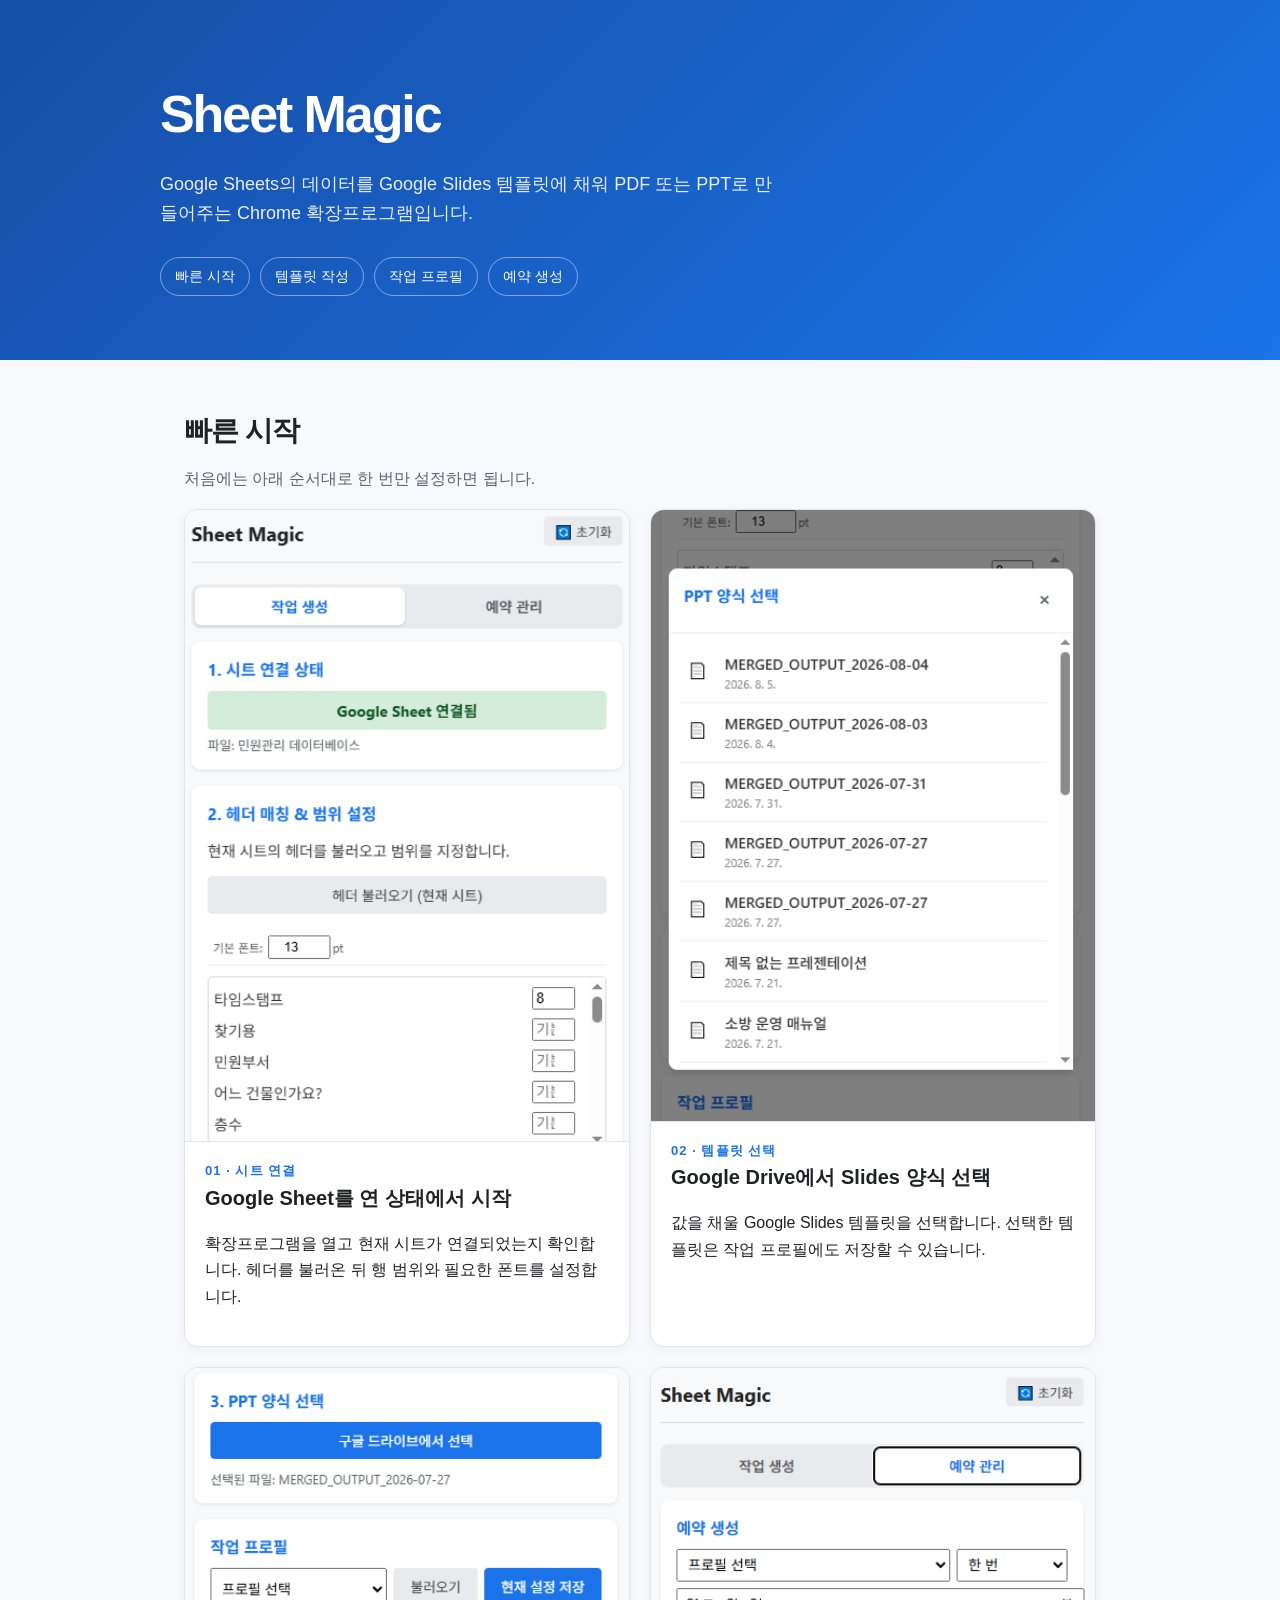
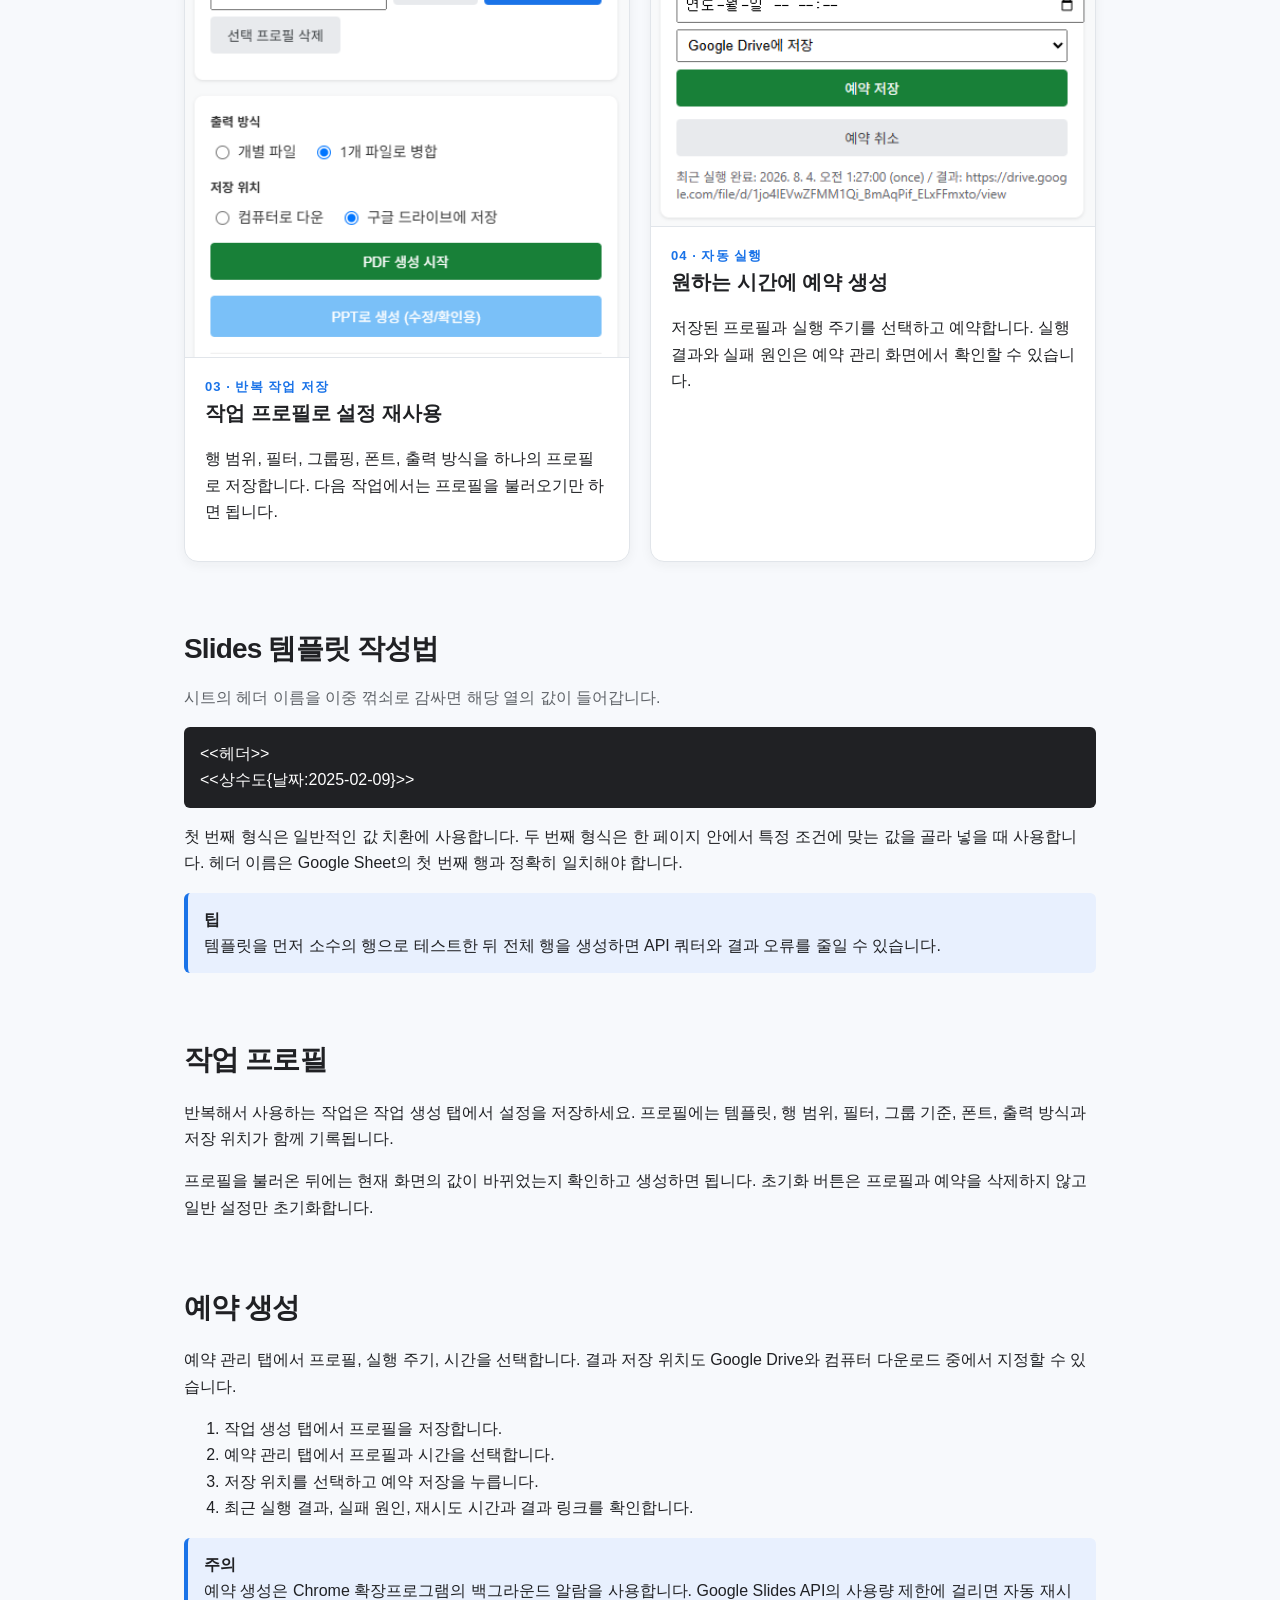
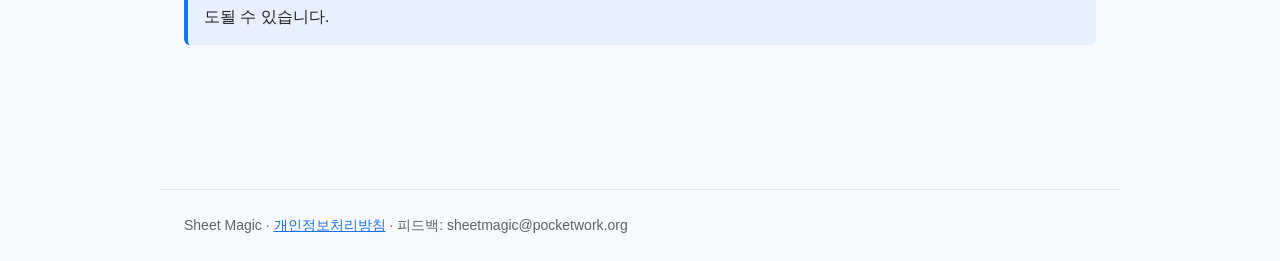
==== guide.html @ 7daf0fae "Add polished Sheet Magic user guide" ====
<!doctype html>
<html lang="ko">
<head>
  <meta charset="utf-8">
  <meta name="viewport" content="width=device-width, initial-scale=1">
  <title>Sheet Magic 사용 가이드</title>
  <style>
    :root { color-scheme: light; --blue:#1a73e8; --ink:#202124; --muted:#5f6368; --line:#e1e5ea; --soft:#f7f9fc; }
    * { box-sizing:border-box; }
    body { margin:0; font-family:Inter,-apple-system,BlinkMacSystemFont,"Segoe UI",sans-serif; color:var(--ink); background:var(--soft); line-height:1.65; }
    header { background:linear-gradient(135deg,#174ea6,#1a73e8); color:white; padding:72px 24px 64px; }
    header > div, main, footer { max-width:960px; margin:auto; }
    header h1 { margin:0 0 12px; font-size:clamp(32px,5vw,52px); letter-spacing:-.04em; }
    header p { margin:0; max-width:620px; font-size:18px; opacity:.9; }
    nav { margin-top:28px; display:flex; flex-wrap:wrap; gap:10px; }
    nav a { color:white; text-decoration:none; border:1px solid rgba(255,255,255,.45); border-radius:999px; padding:7px 14px; font-size:14px; }
    main { padding:48px 24px 80px; }
    section { margin-bottom:64px; }
    h2 { font-size:28px; letter-spacing:-.03em; margin:0 0 12px; }
    h3 { font-size:20px; margin:0 0 8px; }
    .lead { color:var(--muted); margin-top:0; }
    .steps { display:grid; grid-template-columns:repeat(2,minmax(0,1fr)); gap:20px; }
    .step { background:white; border:1px solid var(--line); border-radius:14px; overflow:hidden; box-shadow:0 3px 12px rgba(32,33,36,.05); }
    .step img { display:block; width:100%; height:auto; border-bottom:1px solid var(--line); }
    .step-copy { padding:18px 20px 20px; }
    .number { color:var(--blue); font-weight:700; font-size:13px; text-transform:uppercase; letter-spacing:.08em; }
    .note { background:#e8f0fe; border-left:4px solid var(--blue); padding:14px 16px; border-radius:6px; }
    code { background:#eef1f5; border-radius:4px; padding:2px 5px; }
    .tag { background:#202124; color:#fff; border-radius:6px; padding:14px 16px; overflow:auto; }
    footer { border-top:1px solid var(--line); padding:24px; color:var(--muted); font-size:14px; }
    footer a { color:var(--blue); }
    @media (max-width:680px) { .steps { grid-template-columns:1fr; } header { padding-top:48px; } main { padding-top:34px; } }
  </style>
</head>
<body>
  <header>
    <div>
      <h1>Sheet Magic</h1>
      <p>Google Sheets의 데이터를 Google Slides 템플릿에 채워 PDF 또는 PPT로 만들어주는 Chrome 확장프로그램입니다.</p>
      <nav>
        <a href="#quick-start">빠른 시작</a>
        <a href="#template">템플릿 작성</a>
        <a href="#profile">작업 프로필</a>
        <a href="#schedule">예약 생성</a>
      </nav>
    </div>
  </header>
  <main>
    <section id="quick-start">
      <h2>빠른 시작</h2>
      <p class="lead">처음에는 아래 순서대로 한 번만 설정하면 됩니다.</p>
      <div class="steps">
        <article class="step"><img src="images/01-generation.png" alt="Sheet Magic 작업 생성 화면"><div class="step-copy"><div class="number">01 · 시트 연결</div><h3>Google Sheet를 연 상태에서 시작</h3><p>확장프로그램을 열고 현재 시트가 연결되었는지 확인합니다. 헤더를 불러온 뒤 행 범위와 필요한 폰트를 설정합니다.</p></div></article>
        <article class="step"><img src="images/03-template.png" alt="Google Drive의 Slides 템플릿 선택 화면"><div class="step-copy"><div class="number">02 · 템플릿 선택</div><h3>Google Drive에서 Slides 양식 선택</h3><p>값을 채울 Google Slides 템플릿을 선택합니다. 선택한 템플릿은 작업 프로필에도 저장할 수 있습니다.</p></div></article>
        <article class="step"><img src="images/02-profile.png" alt="Sheet Magic 작업 프로필 화면"><div class="step-copy"><div class="number">03 · 반복 작업 저장</div><h3>작업 프로필로 설정 재사용</h3><p>행 범위, 필터, 그룹핑, 폰트, 출력 방식을 하나의 프로필로 저장합니다. 다음 작업에서는 프로필을 불러오기만 하면 됩니다.</p></div></article>
        <article class="step"><img src="images/04-schedule.png" alt="Sheet Magic 예약 관리 화면"><div class="step-copy"><div class="number">04 · 자동 실행</div><h3>원하는 시간에 예약 생성</h3><p>저장된 프로필과 실행 주기를 선택하고 예약합니다. 실행 결과와 실패 원인은 예약 관리 화면에서 확인할 수 있습니다.</p></div></article>
      </div>
    </section>

    <section id="template">
      <h2>Slides 템플릿 작성법</h2>
      <p class="lead">시트의 헤더 이름을 이중 꺾쇠로 감싸면 해당 열의 값이 들어갑니다.</p>
      <div class="tag">&lt;&lt;헤더&gt;&gt;<br>&lt;&lt;상수도{날짜:2025-02-09}&gt;&gt;</div>
      <p>첫 번째 형식은 일반적인 값 치환에 사용합니다. 두 번째 형식은 한 페이지 안에서 특정 조건에 맞는 값을 골라 넣을 때 사용합니다. 헤더 이름은 Google Sheet의 첫 번째 행과 정확히 일치해야 합니다.</p>
      <div class="note"><strong>팁</strong><br>템플릿을 먼저 소수의 행으로 테스트한 뒤 전체 행을 생성하면 API 쿼터와 결과 오류를 줄일 수 있습니다.</div>
    </section>

    <section id="profile">
      <h2>작업 프로필</h2>
      <p>반복해서 사용하는 작업은 작업 생성 탭에서 설정을 저장하세요. 프로필에는 템플릿, 행 범위, 필터, 그룹 기준, 폰트, 출력 방식과 저장 위치가 함께 기록됩니다.</p>
      <p>프로필을 불러온 뒤에는 현재 화면의 값이 바뀌었는지 확인하고 생성하면 됩니다. 초기화 버튼은 프로필과 예약을 삭제하지 않고 일반 설정만 초기화합니다.</p>
    </section>

    <section id="schedule">
      <h2>예약 생성</h2>
      <p>예약 관리 탭에서 프로필, 실행 주기, 시간을 선택합니다. 결과 저장 위치도 Google Drive와 컴퓨터 다운로드 중에서 지정할 수 있습니다.</p>
      <ol><li>작업 생성 탭에서 프로필을 저장합니다.</li><li>예약 관리 탭에서 프로필과 시간을 선택합니다.</li><li>저장 위치를 선택하고 예약 저장을 누릅니다.</li><li>최근 실행 결과, 실패 원인, 재시도 시간과 결과 링크를 확인합니다.</li></ol>
      <div class="note"><strong>주의</strong><br>예약 생성은 Chrome 확장프로그램의 백그라운드 알람을 사용합니다. Google Slides API의 사용량 제한에 걸리면 자동 재시도될 수 있습니다.</div>
    </section>
  </main>
  <footer>Sheet Magic · <a href="privacy-policy.html">개인정보처리방침</a> · 피드백: sheetmagic@pocketwork.org</footer>
</body>
</html>
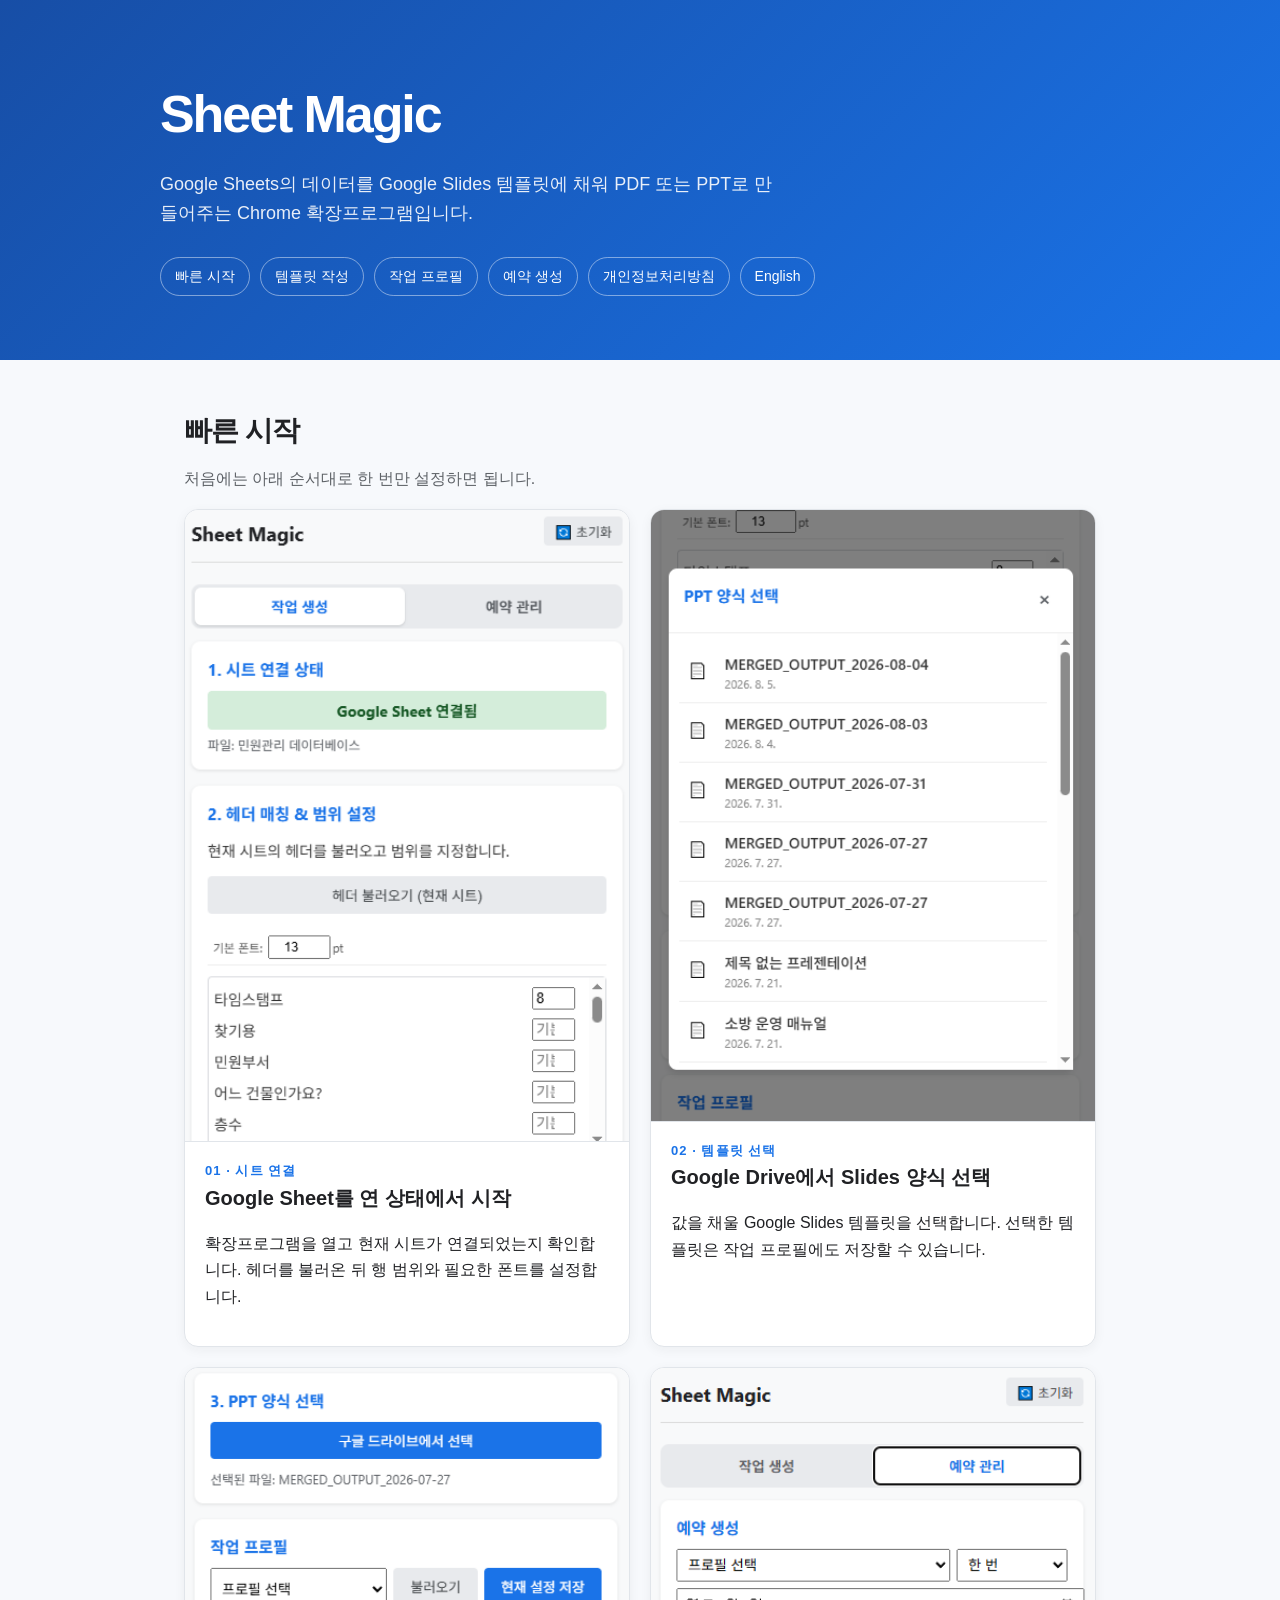
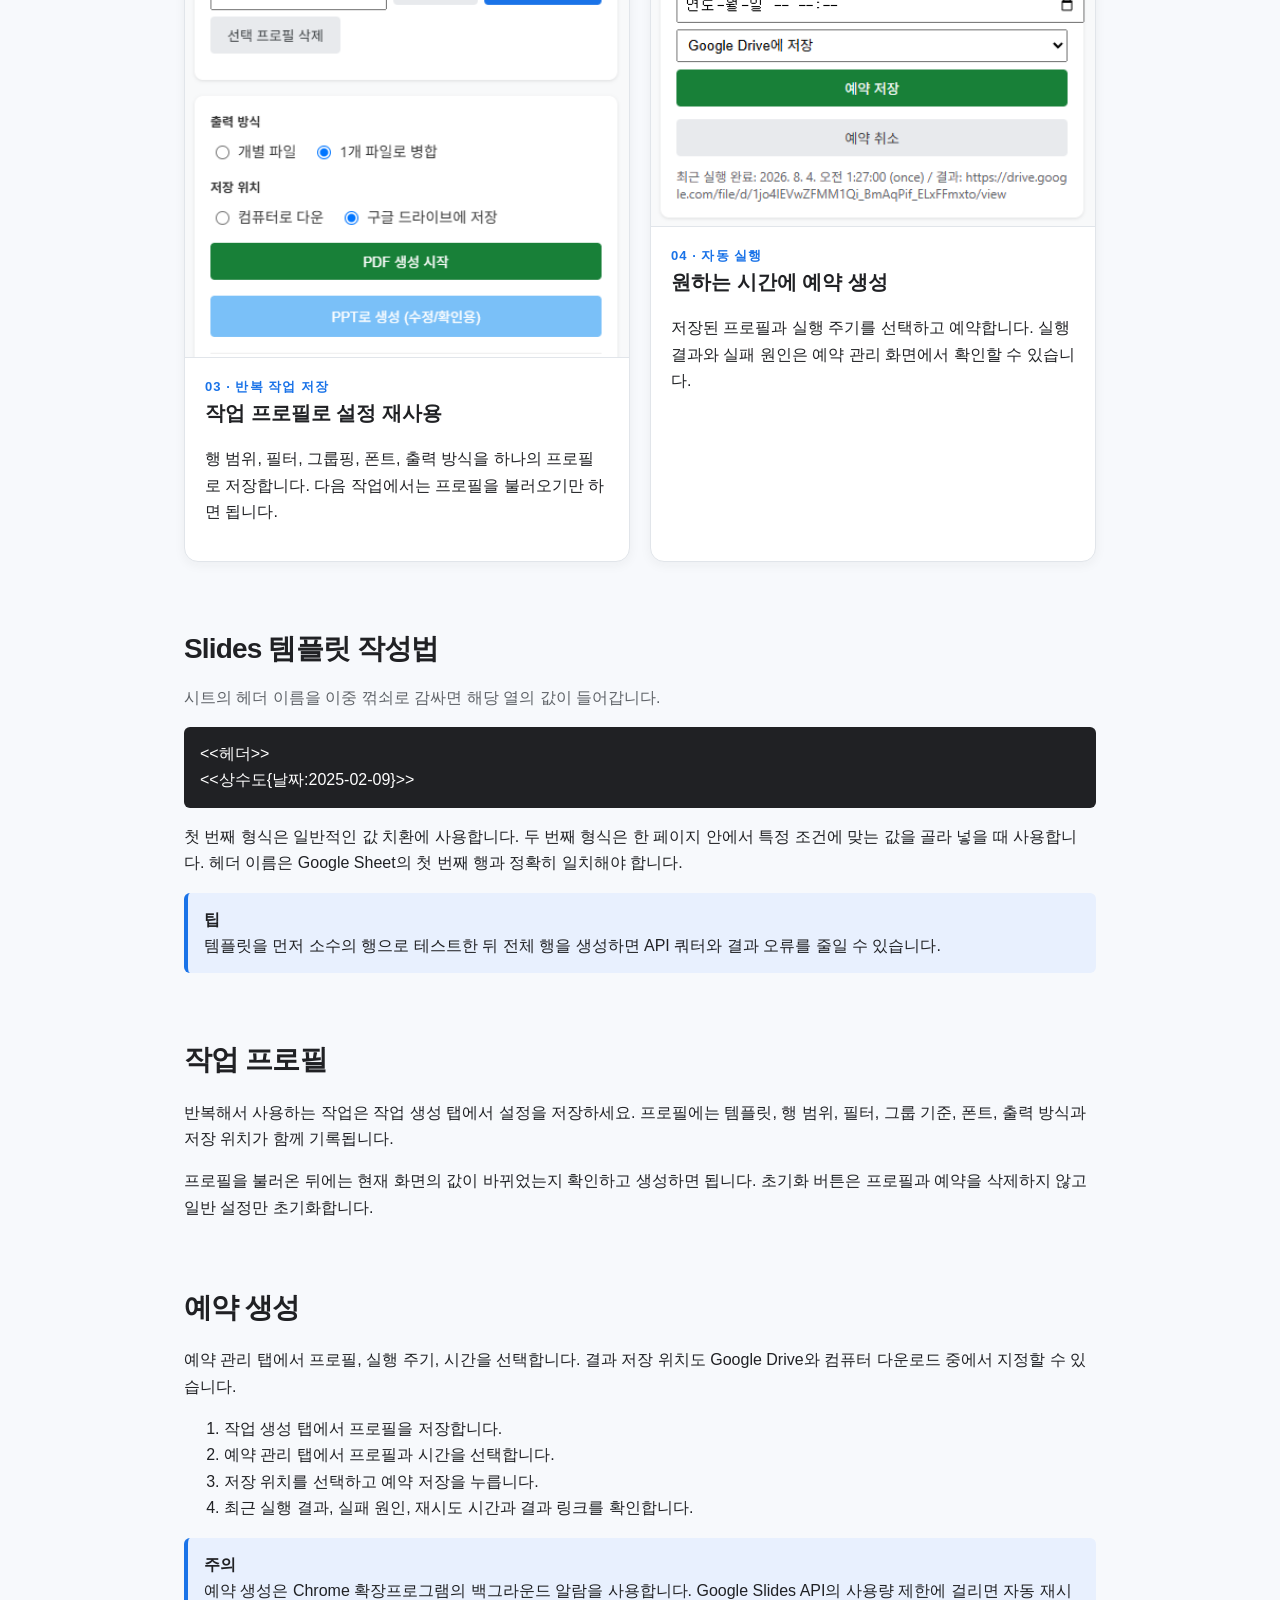
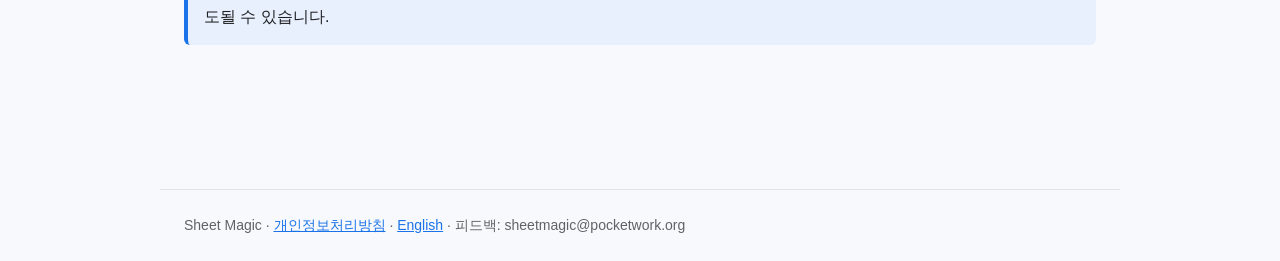
==== commit 7bf8c9e5: "Add guide language switch and policy links" ====
--- a/guide.html
+++ b/guide.html
@@ -42,6 +42,8 @@
         <a href="#template">템플릿 작성</a>
         <a href="#profile">작업 프로필</a>
         <a href="#schedule">예약 생성</a>
+        <a href="privacy-policy.html">개인정보처리방침</a>
+        <a href="guide-en.html">English</a>
       </nav>
     </div>
   </header>
@@ -78,6 +80,6 @@
       <div class="note"><strong>주의</strong><br>예약 생성은 Chrome 확장프로그램의 백그라운드 알람을 사용합니다. Google Slides API의 사용량 제한에 걸리면 자동 재시도될 수 있습니다.</div>
     </section>
   </main>
-  <footer>Sheet Magic · <a href="privacy-policy.html">개인정보처리방침</a> · 피드백: sheetmagic@pocketwork.org</footer>
+  <footer>Sheet Magic · <a href="privacy-policy.html">개인정보처리방침</a> · <a href="guide-en.html">English</a> · 피드백: sheetmagic@pocketwork.org</footer>
 </body>
 </html>
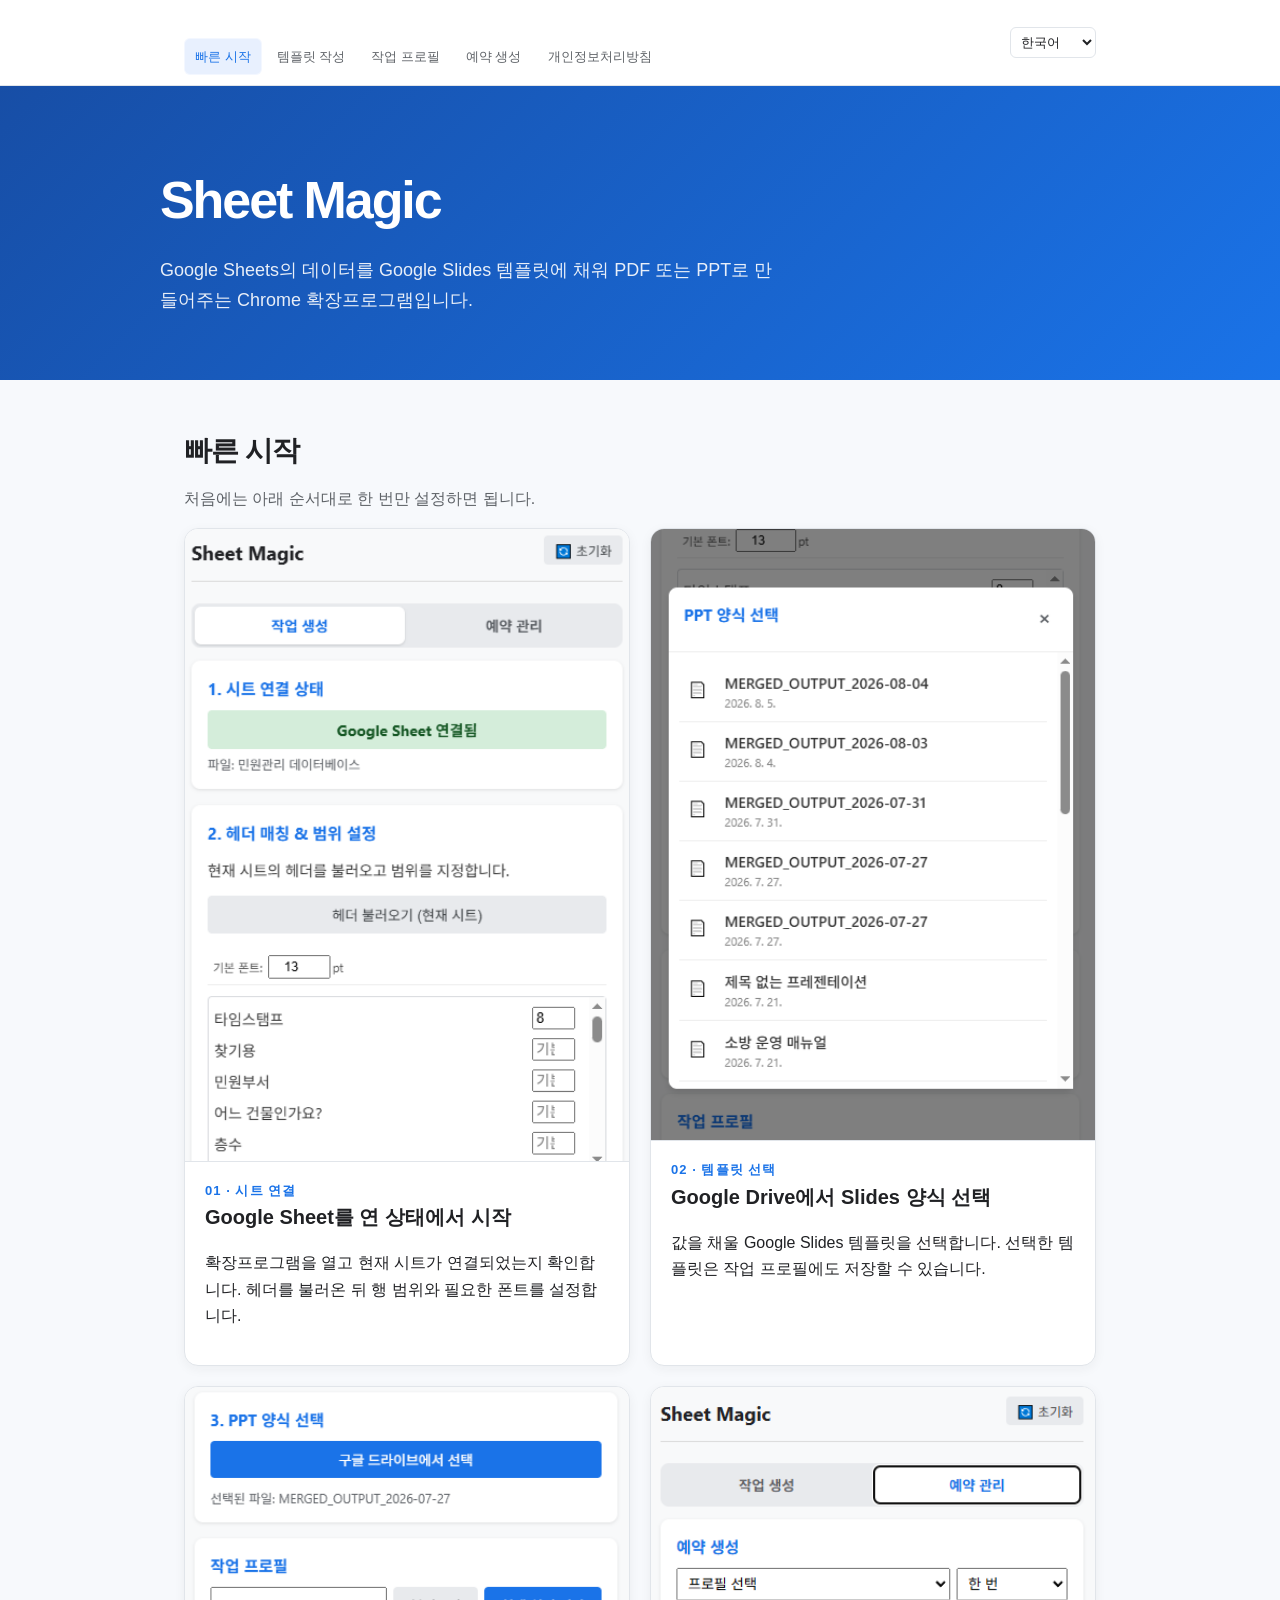
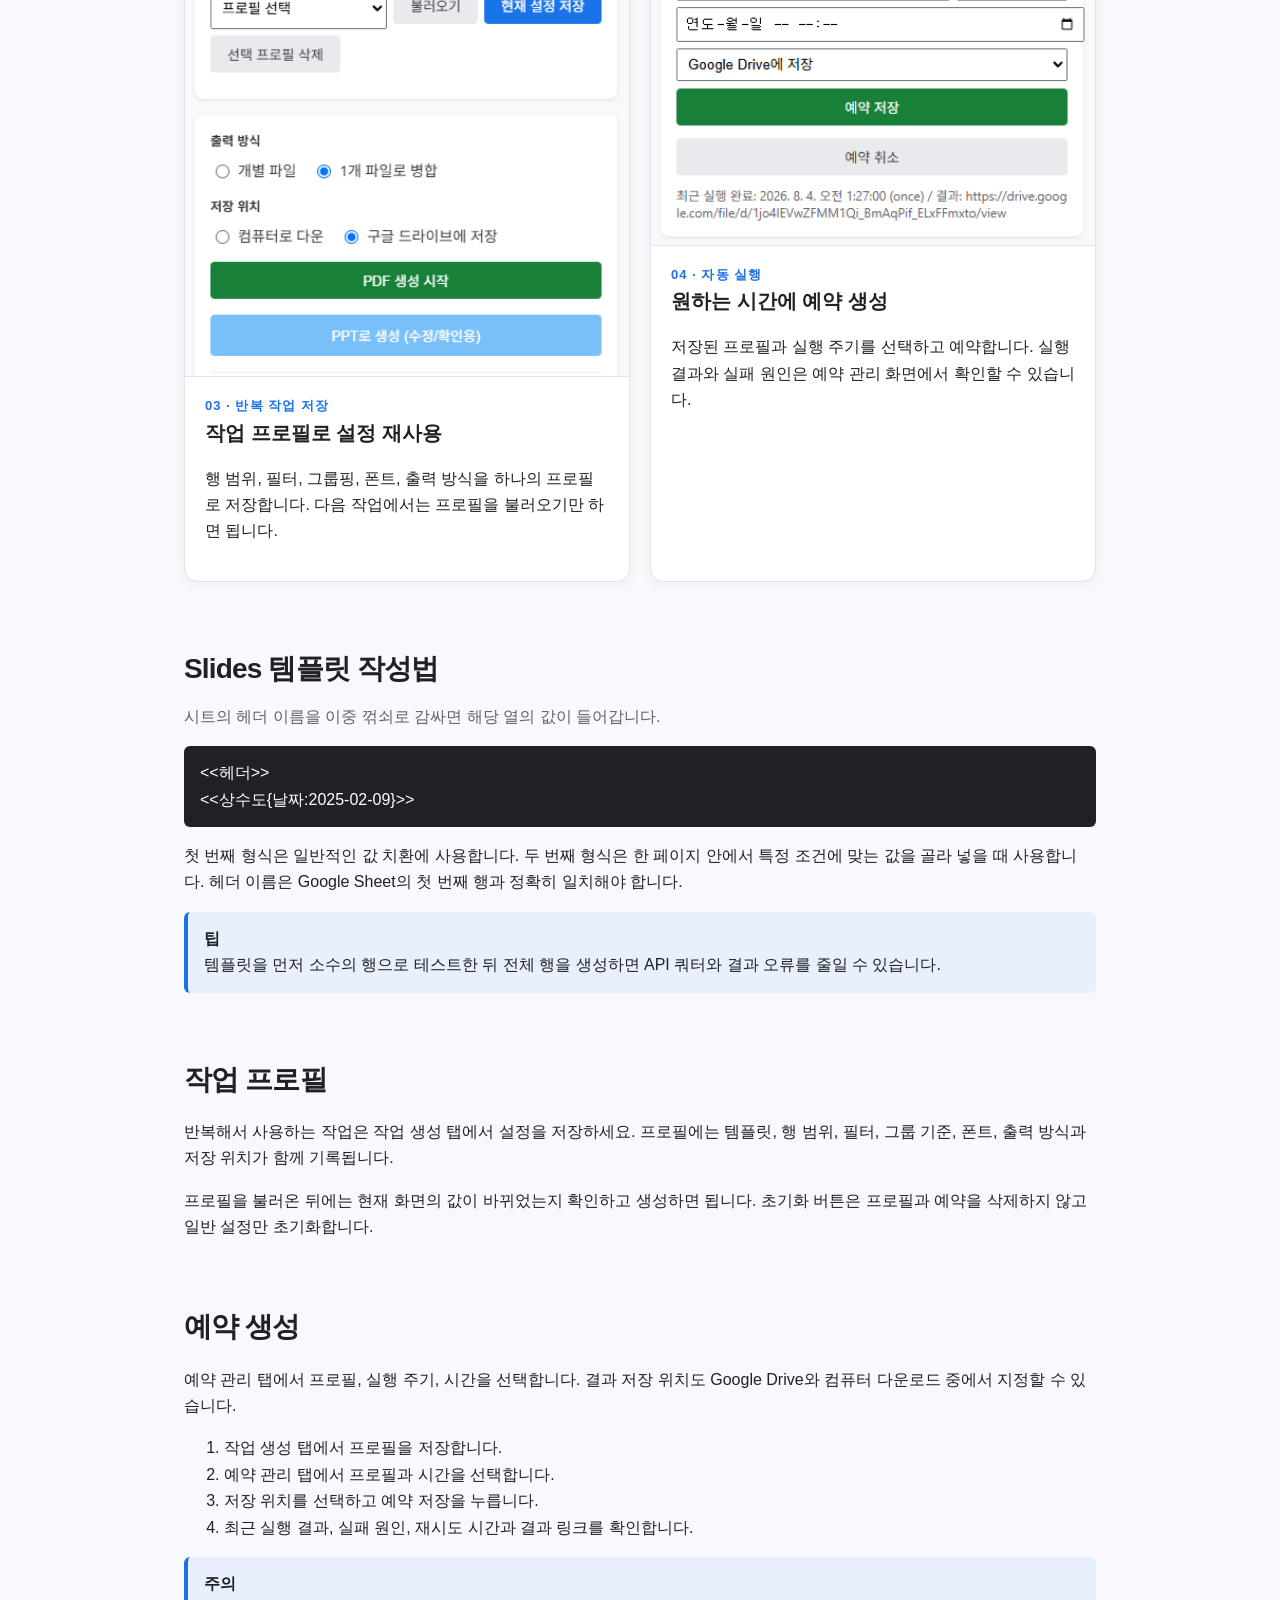
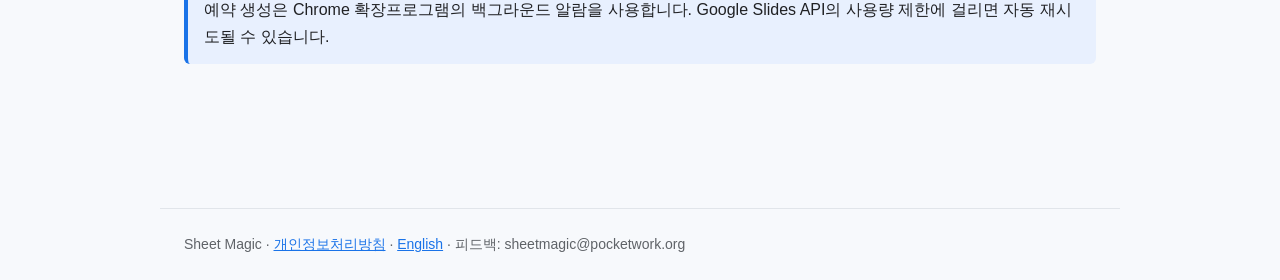
==== commit 49aad0dd: "Add multilingual guide and privacy navigation" ====
--- a/guide.html
+++ b/guide.html
@@ -29,22 +29,21 @@
     .tag { background:#202124; color:#fff; border-radius:6px; padding:14px 16px; overflow:auto; }
     footer { border-top:1px solid var(--line); padding:24px; color:var(--muted); font-size:14px; }
     footer a { color:var(--blue); }
+    .site-header { background:#fff; border-bottom:1px solid var(--line); }
+    .site-bar { max-width:960px; margin:auto; padding:10px 24px; display:flex; align-items:center; gap:8px; }
+    .site-tabs { display:flex; gap:4px; overflow:auto; flex:1; }
+    .site-tabs a { color:var(--muted); text-decoration:none; padding:7px 10px; border-radius:6px; white-space:nowrap; font-size:13px; }
+    .site-tabs a:hover, .site-tabs a.active { color:var(--blue); background:#e8f0fe; }
+    .language-select { flex:0 0 auto; border:1px solid var(--line); border-radius:6px; padding:6px; color:var(--ink); background:white; }
     @media (max-width:680px) { .steps { grid-template-columns:1fr; } header { padding-top:48px; } main { padding-top:34px; } }
   </style>
 </head>
 <body>
+  <div class="site-header"><div class="site-bar"><nav class="site-tabs"><a href="#quick-start" class="active">빠른 시작</a><a href="#template">템플릿 작성</a><a href="#profile">작업 프로필</a><a href="#schedule">예약 생성</a><a href="privacy-policy.html">개인정보처리방침</a></nav><select class="language-select" aria-label="언어 선택" onchange="if(this.value) location.href=this.value"><option value="guide.html" selected>한국어</option><option value="guide-en.html">English</option><option value="guide-ja.html">日本語</option><option value="guide-ru.html">Русский</option><option value="guide-zh.html">简体中文</option></select></div></div>
   <header>
     <div>
       <h1>Sheet Magic</h1>
       <p>Google Sheets의 데이터를 Google Slides 템플릿에 채워 PDF 또는 PPT로 만들어주는 Chrome 확장프로그램입니다.</p>
-      <nav>
-        <a href="#quick-start">빠른 시작</a>
-        <a href="#template">템플릿 작성</a>
-        <a href="#profile">작업 프로필</a>
-        <a href="#schedule">예약 생성</a>
-        <a href="privacy-policy.html">개인정보처리방침</a>
-        <a href="guide-en.html">English</a>
-      </nav>
     </div>
   </header>
   <main>
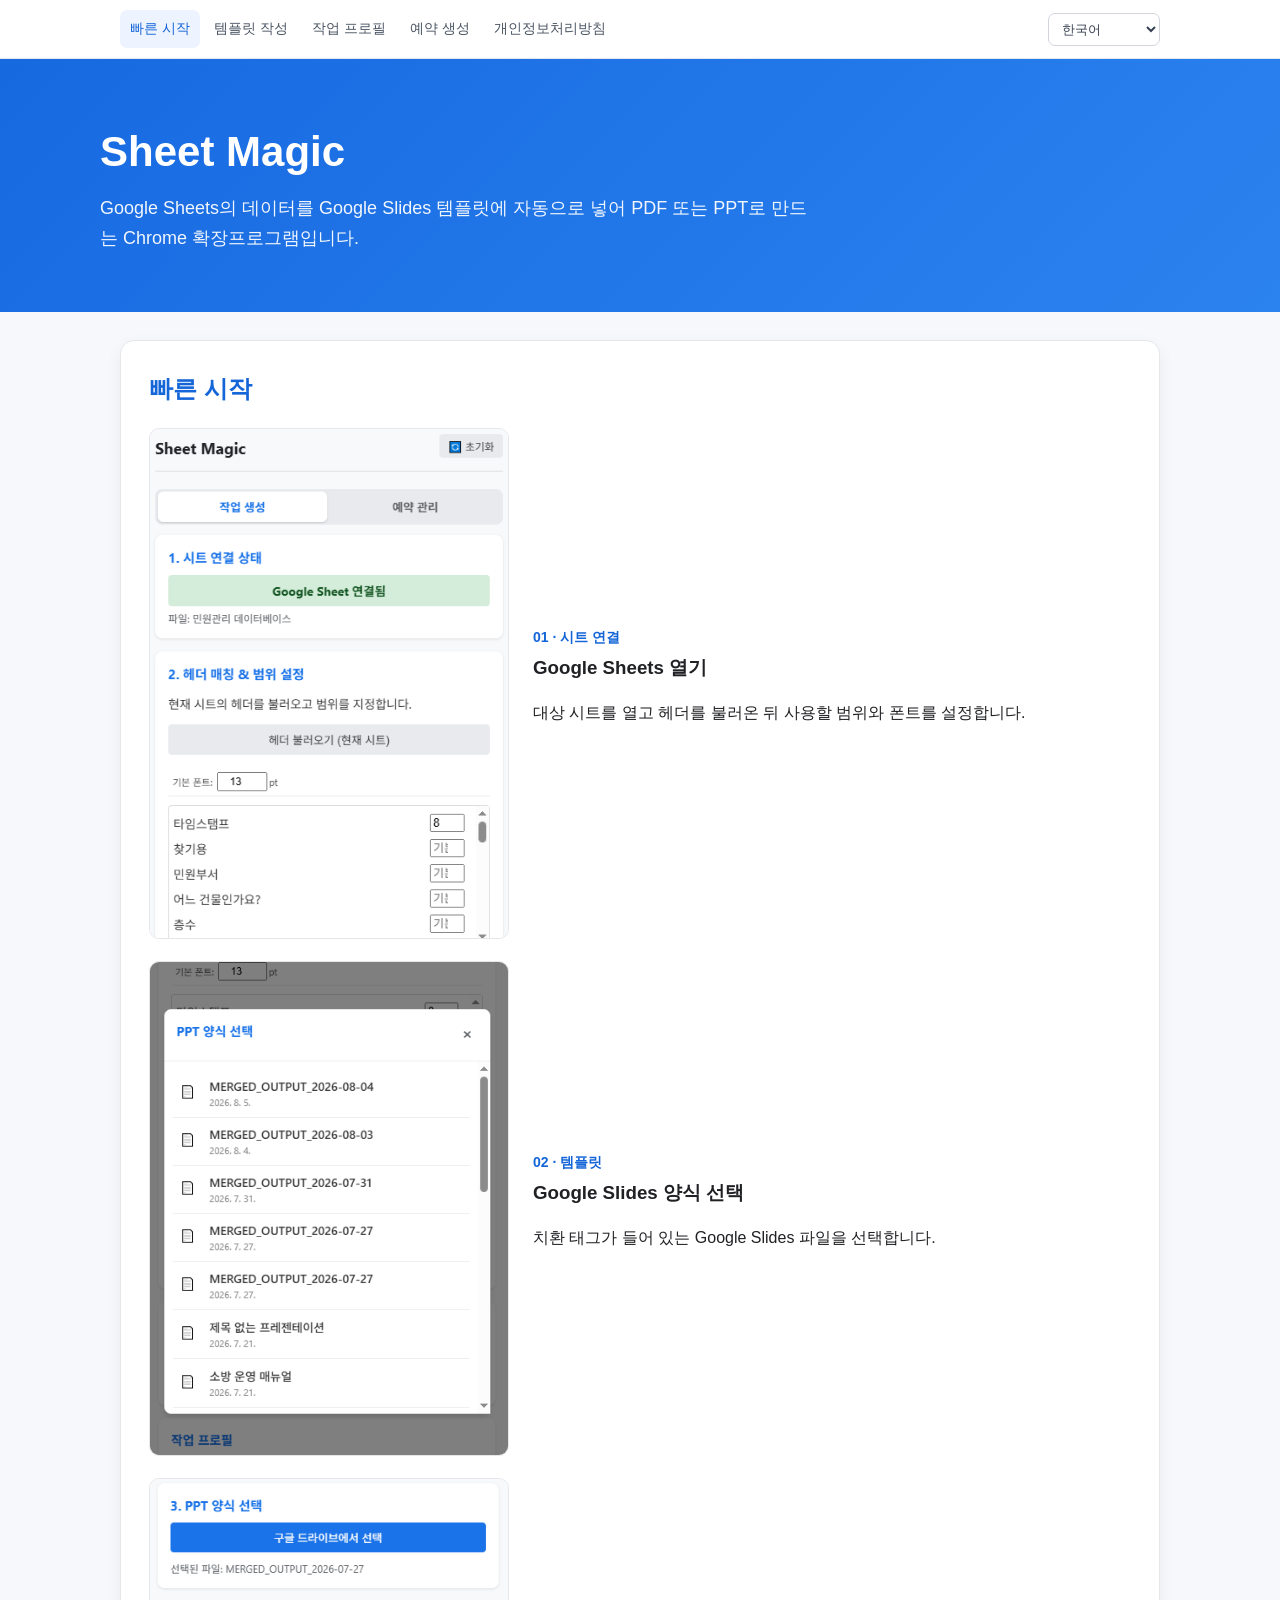
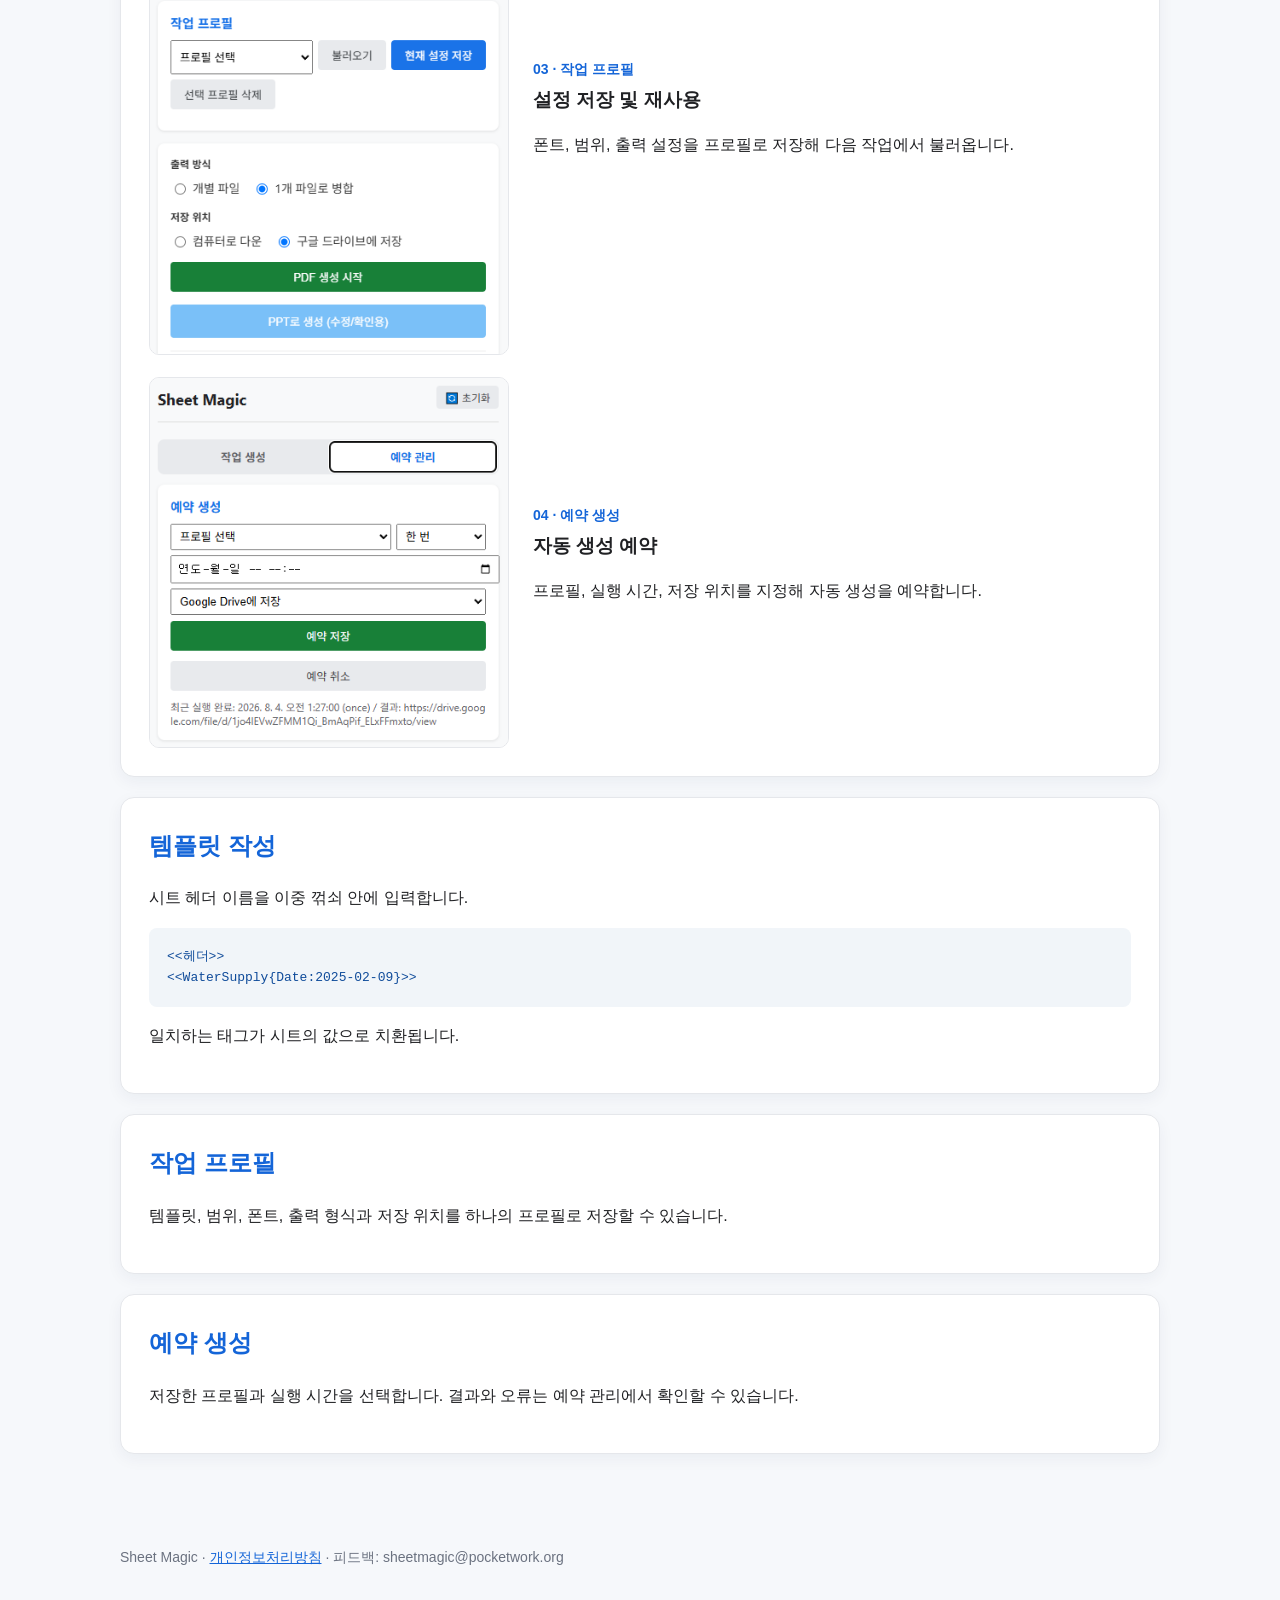
==== commit 1b27b986: "Keep privacy policy language aligned with guide" ====
--- a/guide.html
+++ b/guide.html
@@ -1,84 +1,5 @@
 <!doctype html>
-<html lang="ko">
-<head>
-  <meta charset="utf-8">
-  <meta name="viewport" content="width=device-width, initial-scale=1">
-  <title>Sheet Magic 사용 가이드</title>
-  <style>
-    :root { color-scheme: light; --blue:#1a73e8; --ink:#202124; --muted:#5f6368; --line:#e1e5ea; --soft:#f7f9fc; }
-    * { box-sizing:border-box; }
-    body { margin:0; font-family:Inter,-apple-system,BlinkMacSystemFont,"Segoe UI",sans-serif; color:var(--ink); background:var(--soft); line-height:1.65; }
-    header { background:linear-gradient(135deg,#174ea6,#1a73e8); color:white; padding:72px 24px 64px; }
-    header > div, main, footer { max-width:960px; margin:auto; }
-    header h1 { margin:0 0 12px; font-size:clamp(32px,5vw,52px); letter-spacing:-.04em; }
-    header p { margin:0; max-width:620px; font-size:18px; opacity:.9; }
-    nav { margin-top:28px; display:flex; flex-wrap:wrap; gap:10px; }
-    nav a { color:white; text-decoration:none; border:1px solid rgba(255,255,255,.45); border-radius:999px; padding:7px 14px; font-size:14px; }
-    main { padding:48px 24px 80px; }
-    section { margin-bottom:64px; }
-    h2 { font-size:28px; letter-spacing:-.03em; margin:0 0 12px; }
-    h3 { font-size:20px; margin:0 0 8px; }
-    .lead { color:var(--muted); margin-top:0; }
-    .steps { display:grid; grid-template-columns:repeat(2,minmax(0,1fr)); gap:20px; }
-    .step { background:white; border:1px solid var(--line); border-radius:14px; overflow:hidden; box-shadow:0 3px 12px rgba(32,33,36,.05); }
-    .step img { display:block; width:100%; height:auto; border-bottom:1px solid var(--line); }
-    .step-copy { padding:18px 20px 20px; }
-    .number { color:var(--blue); font-weight:700; font-size:13px; text-transform:uppercase; letter-spacing:.08em; }
-    .note { background:#e8f0fe; border-left:4px solid var(--blue); padding:14px 16px; border-radius:6px; }
-    code { background:#eef1f5; border-radius:4px; padding:2px 5px; }
-    .tag { background:#202124; color:#fff; border-radius:6px; padding:14px 16px; overflow:auto; }
-    footer { border-top:1px solid var(--line); padding:24px; color:var(--muted); font-size:14px; }
-    footer a { color:var(--blue); }
-    .site-header { background:#fff; border-bottom:1px solid var(--line); }
-    .site-bar { max-width:960px; margin:auto; padding:10px 24px; display:flex; align-items:center; gap:8px; }
-    .site-tabs { display:flex; gap:4px; overflow:auto; flex:1; }
-    .site-tabs a { color:var(--muted); text-decoration:none; padding:7px 10px; border-radius:6px; white-space:nowrap; font-size:13px; }
-    .site-tabs a:hover, .site-tabs a.active { color:var(--blue); background:#e8f0fe; }
-    .language-select { flex:0 0 auto; border:1px solid var(--line); border-radius:6px; padding:6px; color:var(--ink); background:white; }
-    @media (max-width:680px) { .steps { grid-template-columns:1fr; } header { padding-top:48px; } main { padding-top:34px; } }
-  </style>
-</head>
-<body>
-  <div class="site-header"><div class="site-bar"><nav class="site-tabs"><a href="#quick-start" class="active">빠른 시작</a><a href="#template">템플릿 작성</a><a href="#profile">작업 프로필</a><a href="#schedule">예약 생성</a><a href="privacy-policy.html">개인정보처리방침</a></nav><select class="language-select" aria-label="언어 선택" onchange="if(this.value) location.href=this.value"><option value="guide.html" selected>한국어</option><option value="guide-en.html">English</option><option value="guide-ja.html">日本語</option><option value="guide-ru.html">Русский</option><option value="guide-zh.html">简体中文</option></select></div></div>
-  <header>
-    <div>
-      <h1>Sheet Magic</h1>
-      <p>Google Sheets의 데이터를 Google Slides 템플릿에 채워 PDF 또는 PPT로 만들어주는 Chrome 확장프로그램입니다.</p>
-    </div>
-  </header>
-  <main>
-    <section id="quick-start">
-      <h2>빠른 시작</h2>
-      <p class="lead">처음에는 아래 순서대로 한 번만 설정하면 됩니다.</p>
-      <div class="steps">
-        <article class="step"><img src="images/01-generation.png" alt="Sheet Magic 작업 생성 화면"><div class="step-copy"><div class="number">01 · 시트 연결</div><h3>Google Sheet를 연 상태에서 시작</h3><p>확장프로그램을 열고 현재 시트가 연결되었는지 확인합니다. 헤더를 불러온 뒤 행 범위와 필요한 폰트를 설정합니다.</p></div></article>
-        <article class="step"><img src="images/03-template.png" alt="Google Drive의 Slides 템플릿 선택 화면"><div class="step-copy"><div class="number">02 · 템플릿 선택</div><h3>Google Drive에서 Slides 양식 선택</h3><p>값을 채울 Google Slides 템플릿을 선택합니다. 선택한 템플릿은 작업 프로필에도 저장할 수 있습니다.</p></div></article>
-        <article class="step"><img src="images/02-profile.png" alt="Sheet Magic 작업 프로필 화면"><div class="step-copy"><div class="number">03 · 반복 작업 저장</div><h3>작업 프로필로 설정 재사용</h3><p>행 범위, 필터, 그룹핑, 폰트, 출력 방식을 하나의 프로필로 저장합니다. 다음 작업에서는 프로필을 불러오기만 하면 됩니다.</p></div></article>
-        <article class="step"><img src="images/04-schedule.png" alt="Sheet Magic 예약 관리 화면"><div class="step-copy"><div class="number">04 · 자동 실행</div><h3>원하는 시간에 예약 생성</h3><p>저장된 프로필과 실행 주기를 선택하고 예약합니다. 실행 결과와 실패 원인은 예약 관리 화면에서 확인할 수 있습니다.</p></div></article>
-      </div>
-    </section>
-
-    <section id="template">
-      <h2>Slides 템플릿 작성법</h2>
-      <p class="lead">시트의 헤더 이름을 이중 꺾쇠로 감싸면 해당 열의 값이 들어갑니다.</p>
-      <div class="tag">&lt;&lt;헤더&gt;&gt;<br>&lt;&lt;상수도{날짜:2025-02-09}&gt;&gt;</div>
-      <p>첫 번째 형식은 일반적인 값 치환에 사용합니다. 두 번째 형식은 한 페이지 안에서 특정 조건에 맞는 값을 골라 넣을 때 사용합니다. 헤더 이름은 Google Sheet의 첫 번째 행과 정확히 일치해야 합니다.</p>
-      <div class="note"><strong>팁</strong><br>템플릿을 먼저 소수의 행으로 테스트한 뒤 전체 행을 생성하면 API 쿼터와 결과 오류를 줄일 수 있습니다.</div>
-    </section>
-
-    <section id="profile">
-      <h2>작업 프로필</h2>
-      <p>반복해서 사용하는 작업은 작업 생성 탭에서 설정을 저장하세요. 프로필에는 템플릿, 행 범위, 필터, 그룹 기준, 폰트, 출력 방식과 저장 위치가 함께 기록됩니다.</p>
-      <p>프로필을 불러온 뒤에는 현재 화면의 값이 바뀌었는지 확인하고 생성하면 됩니다. 초기화 버튼은 프로필과 예약을 삭제하지 않고 일반 설정만 초기화합니다.</p>
-    </section>
-
-    <section id="schedule">
-      <h2>예약 생성</h2>
-      <p>예약 관리 탭에서 프로필, 실행 주기, 시간을 선택합니다. 결과 저장 위치도 Google Drive와 컴퓨터 다운로드 중에서 지정할 수 있습니다.</p>
-      <ol><li>작업 생성 탭에서 프로필을 저장합니다.</li><li>예약 관리 탭에서 프로필과 시간을 선택합니다.</li><li>저장 위치를 선택하고 예약 저장을 누릅니다.</li><li>최근 실행 결과, 실패 원인, 재시도 시간과 결과 링크를 확인합니다.</li></ol>
-      <div class="note"><strong>주의</strong><br>예약 생성은 Chrome 확장프로그램의 백그라운드 알람을 사용합니다. Google Slides API의 사용량 제한에 걸리면 자동 재시도될 수 있습니다.</div>
-    </section>
-  </main>
-  <footer>Sheet Magic · <a href="privacy-policy.html">개인정보처리방침</a> · <a href="guide-en.html">English</a> · 피드백: sheetmagic@pocketwork.org</footer>
-</body>
-</html>
+<html lang="ko"><head><meta charset="utf-8"><meta name="viewport" content="width=device-width,initial-scale=1"><title>Sheet Magic 사용자 가이드</title><link rel="stylesheet" href="guide.css"></head><body>
+<div class="site-header"><div class="site-bar"><nav class="site-tabs"><a class="active" href="#quick-start">빠른 시작</a><a href="#template">템플릿 작성</a><a href="#profile">작업 프로필</a><a href="#schedule">예약 생성</a><a href="privacy-ko.html">개인정보처리방침</a></nav><select class="language-select" aria-label="언어 선택" onchange="if(this.value)location.href=this.value"><option selected>한국어</option><option value="guide-en.html">English</option><option value="guide-ja.html">日本語</option><option value="guide-ru.html">Русский</option><option value="guide-zh.html">简体中文</option></select></div></div>
+<header><div><h1>Sheet Magic</h1><p>Google Sheets의 데이터를 Google Slides 템플릿에 자동으로 넣어 PDF 또는 PPT로 만드는 Chrome 확장프로그램입니다.</p></div></header>
+<main><section id="quick-start"><h2>빠른 시작</h2><div class="steps"><article class="step"><img src="images/01-generation.png" alt="작업 생성"><div><div class="number">01 · 시트 연결</div><h3>Google Sheets 열기</h3><p>대상 시트를 열고 헤더를 불러온 뒤 사용할 범위와 폰트를 설정합니다.</p></div></article><article class="step"><img src="images/03-template.png" alt="PPT 양식 선택"><div><div class="number">02 · 템플릿</div><h3>Google Slides 양식 선택</h3><p>치환 태그가 들어 있는 Google Slides 파일을 선택합니다.</p></div></article><article class="step"><img src="images/02-profile.png" alt="작업 프로필"><div><div class="number">03 · 작업 프로필</div><h3>설정 저장 및 재사용</h3><p>폰트, 범위, 출력 설정을 프로필로 저장해 다음 작업에서 불러옵니다.</p></div></article><article class="step"><img src="images/04-schedule.png" alt="예약 생성"><div><div class="number">04 · 예약 생성</div><h3>자동 생성 예약</h3><p>프로필, 실행 시간, 저장 위치를 지정해 자동 생성을 예약합니다.</p></div></article></div></section><section id="template"><h2>템플릿 작성</h2><p>시트 헤더 이름을 이중 꺾쇠 안에 입력합니다.</p><div class="tag">&lt;&lt;헤더&gt;&gt;<br>&lt;&lt;WaterSupply{Date:2025-02-09}&gt;&gt;</div><p>일치하는 태그가 시트의 값으로 치환됩니다.</p></section><section id="profile"><h2>작업 프로필</h2><p>템플릿, 범위, 폰트, 출력 형식과 저장 위치를 하나의 프로필로 저장할 수 있습니다.</p></section><section id="schedule"><h2>예약 생성</h2><p>저장한 프로필과 실행 시간을 선택합니다. 결과와 오류는 예약 관리에서 확인할 수 있습니다.</p></section></main><footer>Sheet Magic · <a href="privacy-ko.html">개인정보처리방침</a> · 피드백: sheetmagic@pocketwork.org</footer></body></html>
--- a/guide.css
+++ b/guide.css
@@ -0,0 +1 @@
+:root{font-family:Arial,'Noto Sans',sans-serif;color:#202124;background:#f6f8fb;line-height:1.65}*{box-sizing:border-box}body{margin:0}.site-header{background:#fff;border-bottom:1px solid #e5e7eb;position:sticky;top:0;z-index:5}.site-bar{max-width:1080px;margin:auto;min-height:58px;padding:8px 20px;display:flex;align-items:center;justify-content:space-between;gap:16px}.site-tabs{display:flex;flex-wrap:wrap;gap:4px}.site-tabs a{color:#4b5563;text-decoration:none;padding:7px 10px;border-radius:7px;font-size:14px}.site-tabs a:hover,.site-tabs a.active{background:#eef4ff;color:#1465d8}.language-select{min-width:112px;padding:7px 9px;border:1px solid #d1d5db;border-radius:7px;background:#fff;color:#374151}header{background:linear-gradient(135deg,#1769e0,#2b83ef);color:#fff;padding:58px 20px}header>div,main,footer{max-width:1080px;margin:auto}header h1{margin:0 0 8px;font-size:42px}header p{margin:0;max-width:720px;font-size:18px;opacity:.94}main{padding:28px 20px 48px}section{background:#fff;border:1px solid #e5e7eb;border-radius:14px;padding:28px;margin-bottom:20px;box-shadow:0 5px 16px rgba(20,40,80,.05)}h2{margin-top:0;color:#1465d8}h3{margin:4px 0 8px}.steps{display:grid;gap:22px}.step{display:grid;grid-template-columns:minmax(220px,360px) 1fr;gap:24px;align-items:center}.step img{width:100%;border:1px solid #e5e7eb;border-radius:10px}.number{color:#1465d8;font-weight:700;font-size:14px}.tag{padding:18px;border-radius:8px;background:#f1f5f9;font-family:monospace;color:#0f4b9a}footer{padding:24px 20px 48px;color:#6b7280;font-size:14px}footer a{color:#1465d8}@media(max-width:700px){.site-bar{align-items:flex-start;flex-direction:column}.site-tabs a{font-size:12px;padding:5px 6px}header{padding:40px 20px}header h1{font-size:34px}.step{grid-template-columns:1fr}}
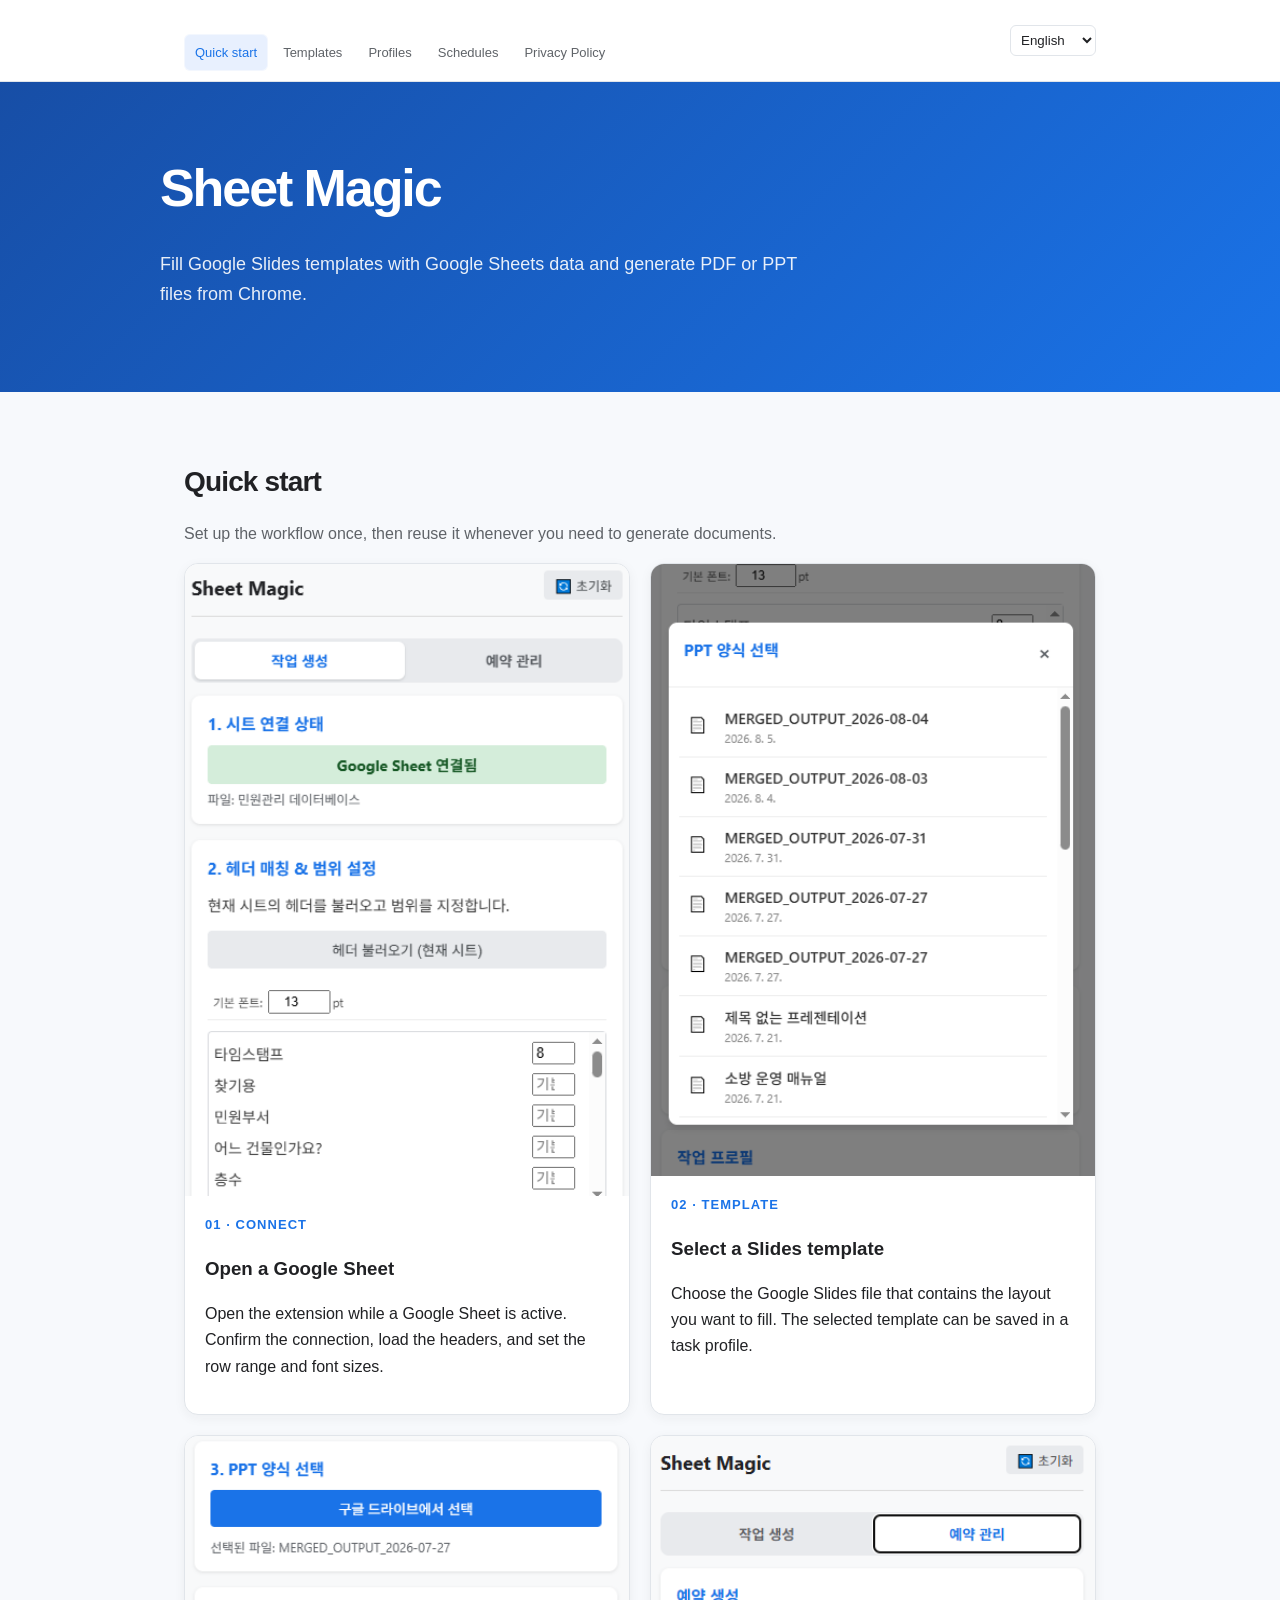
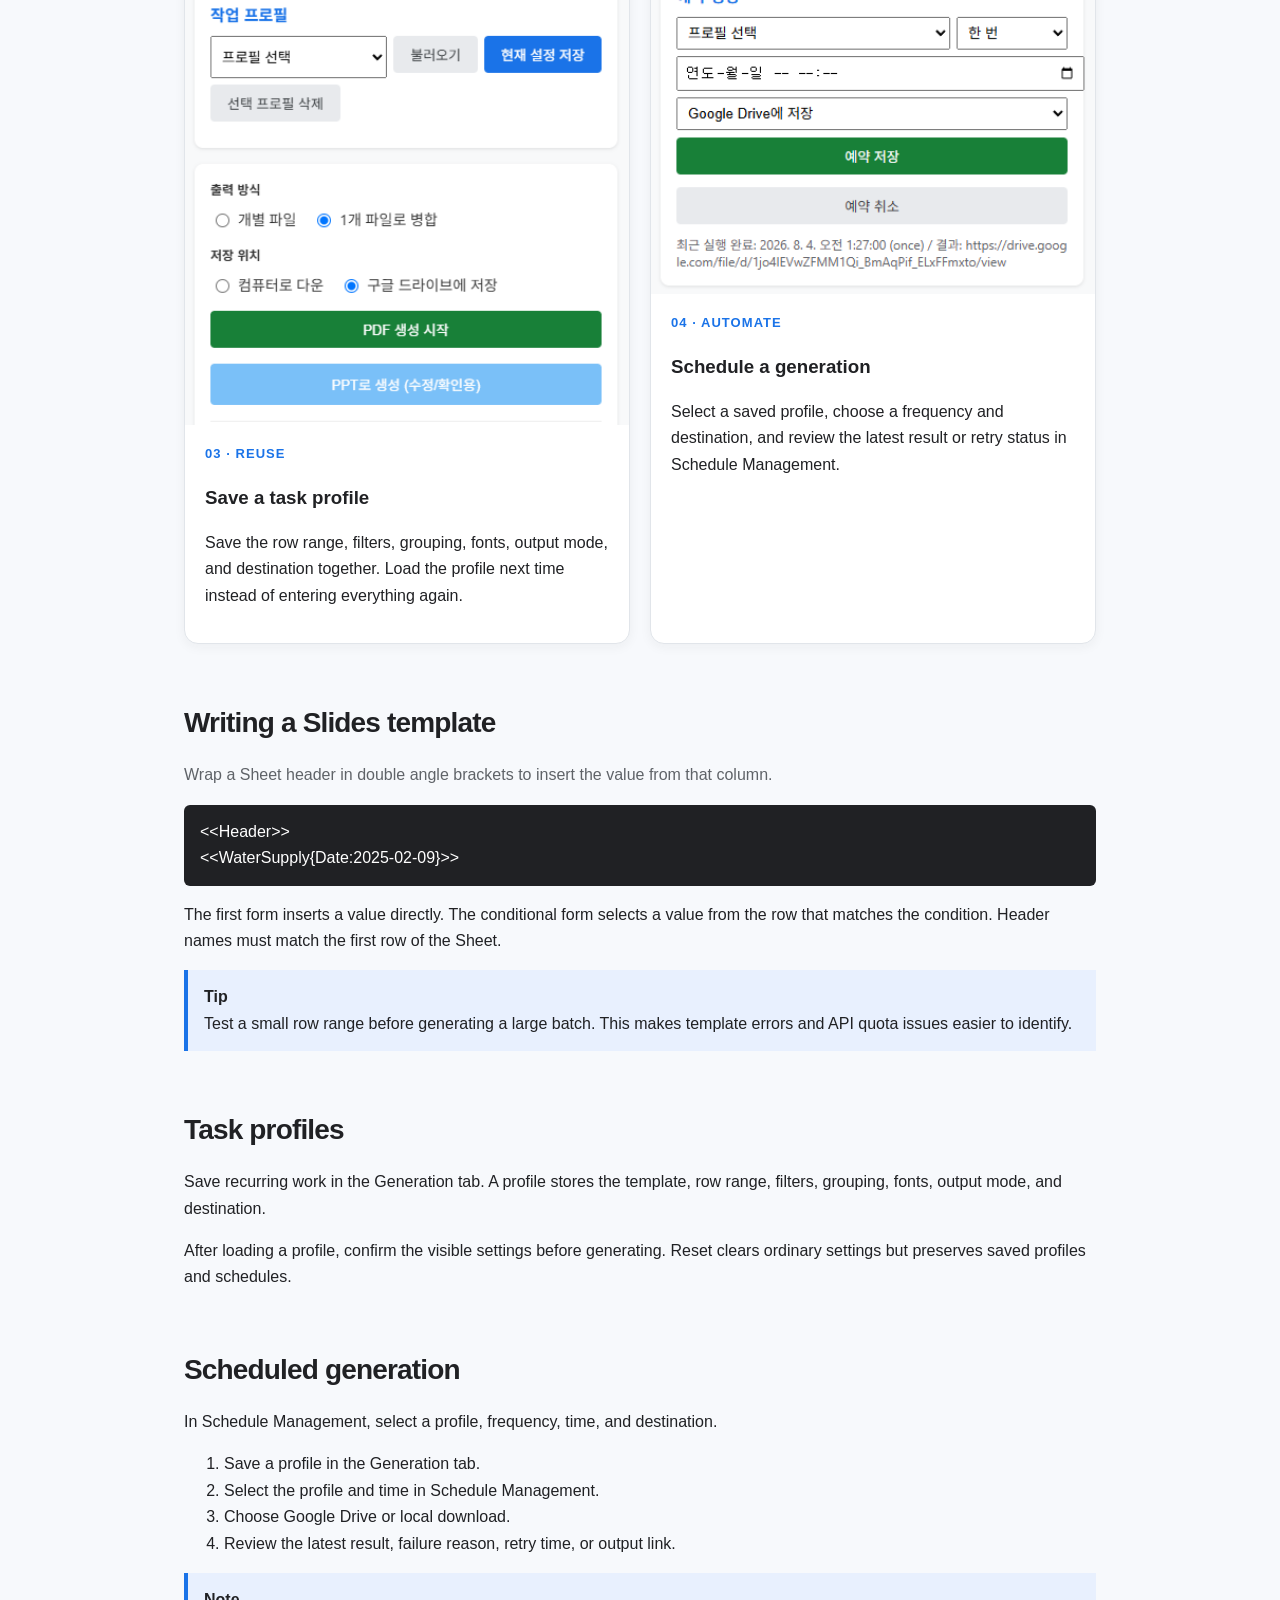
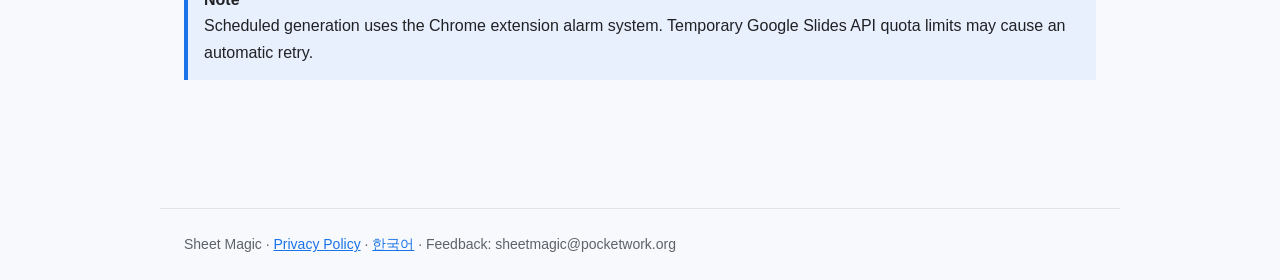
==== commit edeee2fd: "Detect browser language on default guide page" ====
--- a/guide.html
+++ b/guide.html
@@ -1,5 +1,15 @@
 <!doctype html>
-<html lang="ko"><head><meta charset="utf-8"><meta name="viewport" content="width=device-width,initial-scale=1"><title>Sheet Magic 사용자 가이드</title><link rel="stylesheet" href="guide.css"></head><body>
+<html lang="ko"><head><meta charset="utf-8"><meta name="viewport" content="width=device-width,initial-scale=1"><title>Sheet Magic 사용자 가이드</title><link rel="stylesheet" href="guide.css"><script>
+(() => {
+  const params = new URLSearchParams(location.search);
+  const requested = (params.get('lang') || navigator.language || '').toLowerCase();
+  const target = requested.startsWith('en') ? 'guide-en.html'
+    : requested.startsWith('ja') ? 'guide-ja.html'
+      : requested.startsWith('ru') ? 'guide-ru.html'
+        : requested.startsWith('zh') ? 'guide-zh.html' : null;
+  if (target) location.replace(target);
+})();
+</script></head><body>
 <div class="site-header"><div class="site-bar"><nav class="site-tabs"><a class="active" href="#quick-start">빠른 시작</a><a href="#template">템플릿 작성</a><a href="#profile">작업 프로필</a><a href="#schedule">예약 생성</a><a href="privacy-ko.html">개인정보처리방침</a></nav><select class="language-select" aria-label="언어 선택" onchange="if(this.value)location.href=this.value"><option selected>한국어</option><option value="guide-en.html">English</option><option value="guide-ja.html">日本語</option><option value="guide-ru.html">Русский</option><option value="guide-zh.html">简体中文</option></select></div></div>
 <header><div><h1>Sheet Magic</h1><p>Google Sheets의 데이터를 Google Slides 템플릿에 자동으로 넣어 PDF 또는 PPT로 만드는 Chrome 확장프로그램입니다.</p></div></header>
 <main><section id="quick-start"><h2>빠른 시작</h2><div class="steps"><article class="step"><img src="images/01-generation.png" alt="작업 생성"><div><div class="number">01 · 시트 연결</div><h3>Google Sheets 열기</h3><p>대상 시트를 열고 헤더를 불러온 뒤 사용할 범위와 폰트를 설정합니다.</p></div></article><article class="step"><img src="images/03-template.png" alt="PPT 양식 선택"><div><div class="number">02 · 템플릿</div><h3>Google Slides 양식 선택</h3><p>치환 태그가 들어 있는 Google Slides 파일을 선택합니다.</p></div></article><article class="step"><img src="images/02-profile.png" alt="작업 프로필"><div><div class="number">03 · 작업 프로필</div><h3>설정 저장 및 재사용</h3><p>폰트, 범위, 출력 설정을 프로필로 저장해 다음 작업에서 불러옵니다.</p></div></article><article class="step"><img src="images/04-schedule.png" alt="예약 생성"><div><div class="number">04 · 예약 생성</div><h3>자동 생성 예약</h3><p>프로필, 실행 시간, 저장 위치를 지정해 자동 생성을 예약합니다.</p></div></article></div></section><section id="template"><h2>템플릿 작성</h2><p>시트 헤더 이름을 이중 꺾쇠 안에 입력합니다.</p><div class="tag">&lt;&lt;헤더&gt;&gt;<br>&lt;&lt;WaterSupply{Date:2025-02-09}&gt;&gt;</div><p>일치하는 태그가 시트의 값으로 치환됩니다.</p></section><section id="profile"><h2>작업 프로필</h2><p>템플릿, 범위, 폰트, 출력 형식과 저장 위치를 하나의 프로필로 저장할 수 있습니다.</p></section><section id="schedule"><h2>예약 생성</h2><p>저장한 프로필과 실행 시간을 선택합니다. 결과와 오류는 예약 관리에서 확인할 수 있습니다.</p></section></main><footer>Sheet Magic · <a href="privacy-ko.html">개인정보처리방침</a> · 피드백: sheetmagic@pocketwork.org</footer></body></html>
